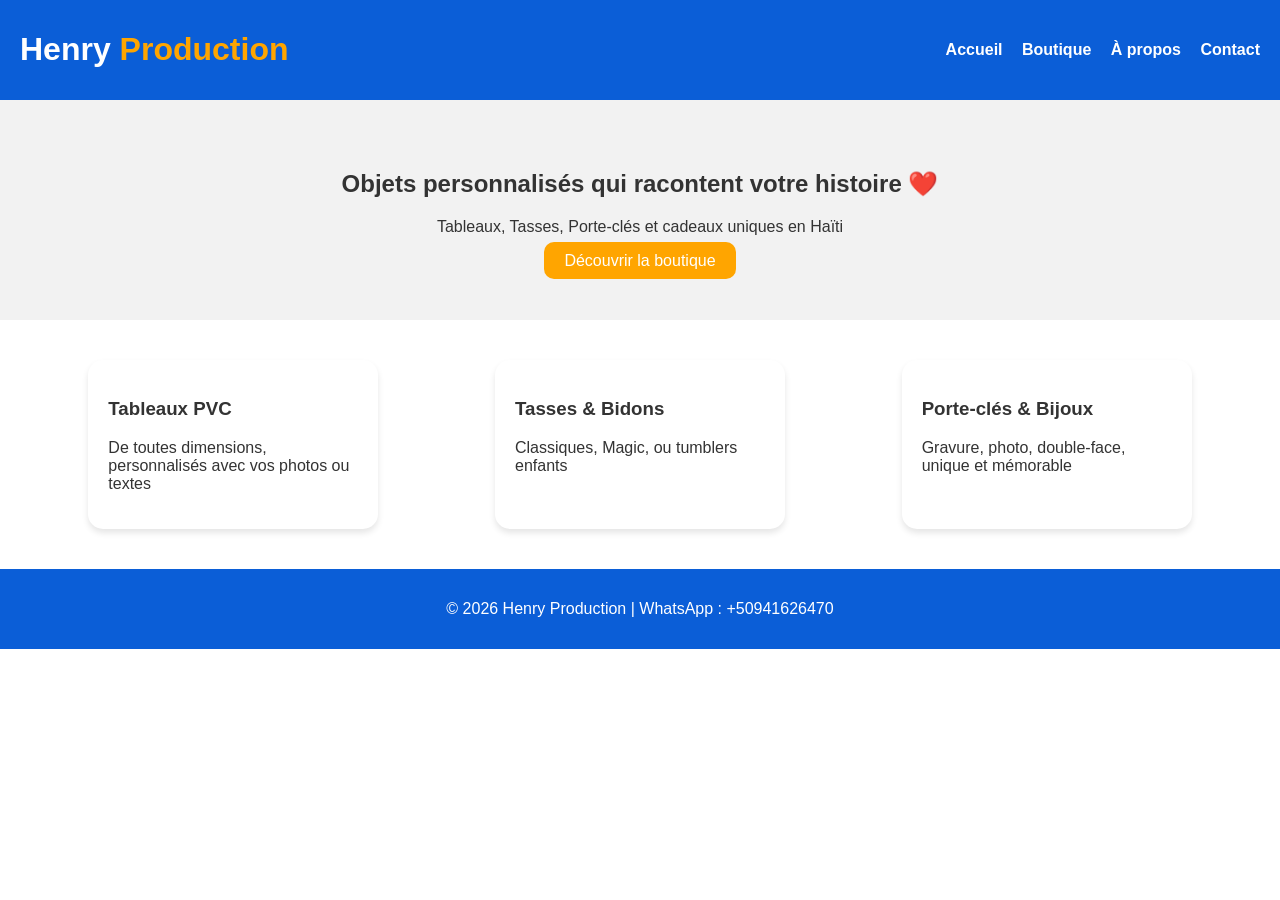
==== index.html @ 6bac231b "update" ====
<!DOCTYPE html>
<html lang="fr">
<head>
  <meta charset="UTF-8">
  <title>Henry Production - Accueil</title>
  <link rel="stylesheet" href="css/style.css">
</head>
<body>
<header>
  <h1>Henry <span>Production</span></h1>
  <nav>
    <a href="index.html">Accueil</a>
    <a href="boutique_complet.html">Boutique</a>
    <a href="apropos.html">À propos</a>
    <a href="contact.html">Contact</a>
  </nav>
</header>

<section class="hero">
  <h2>Objets personnalisés qui racontent votre histoire ❤️</h2>
  <p>Tableaux, Tasses, Porte-clés et cadeaux uniques en Haïti</p>
  <a class="btn" href="boutique_complet.html">Découvrir la boutique</a>
</section>

<section class="features">
  <div class="card">
    <h3>Tableaux PVC</h3>
    <p>De toutes dimensions, personnalisés avec vos photos ou textes</p>
  </div>
  <div class="card">
    <h3>Tasses & Bidons</h3>
    <p>Classiques, Magic, ou tumblers enfants</p>
  </div>
  <div class="card">
    <h3>Porte-clés & Bijoux</h3>
    <p>Gravure, photo, double-face, unique et mémorable</p>
  </div>
</section>

<footer>
  <p>© 2026 Henry Production | WhatsApp : +50941626470</p>
</footer>
</body>
</html>
---- css/style.css ----
body {
  font-family: Arial, sans-serif;
  margin:0; padding:0;
  background: #fff;
  color:#333;
}
header {
  background:#0b5ed7;
  color:white;
  padding:10px 20px;
  display:flex;
  justify-content:space-between;
  align-items:center;
}
header h1 span { color: orange; }
nav a { color:white; margin-left:15px; text-decoration:none; font-weight:bold; }
.hero { text-align:center; padding:50px 20px; background:#f2f2f2; }
.btn { background:orange; color:white; padding:10px 20px; border:none; border-radius:10px; cursor:pointer; text-decoration:none; }
.btn:hover { background:#ff8c00; }
.features { display:flex; justify-content:space-around; padding:30px; flex-wrap:wrap; }
.card { background:#fff; padding:20px; margin:10px; border-radius:15px; box-shadow:0 4px 6px rgba(0,0,0,0.1); width:250px; transition:0.3s; }
.card:hover { transform:scale(1.05); }
form.form { max-width:600px; margin:20px auto; padding:20px; border:1px solid #ddd; border-radius:15px; background:#f9f9f9; }
form input, form select, form button { width:100%; margin-bottom:15px; padding:10px; border-radius:8px; border:1px solid #ccc; }
footer { background:#0b5ed7; color:white; text-align:center; padding:15px 0; }
@media(max-width:768px){ nav { flex-direction:column; text-align:center;} .features { flex-direction:column; align-items:center;} .card { width:90%;} .hero { padding:30px 10px;} }
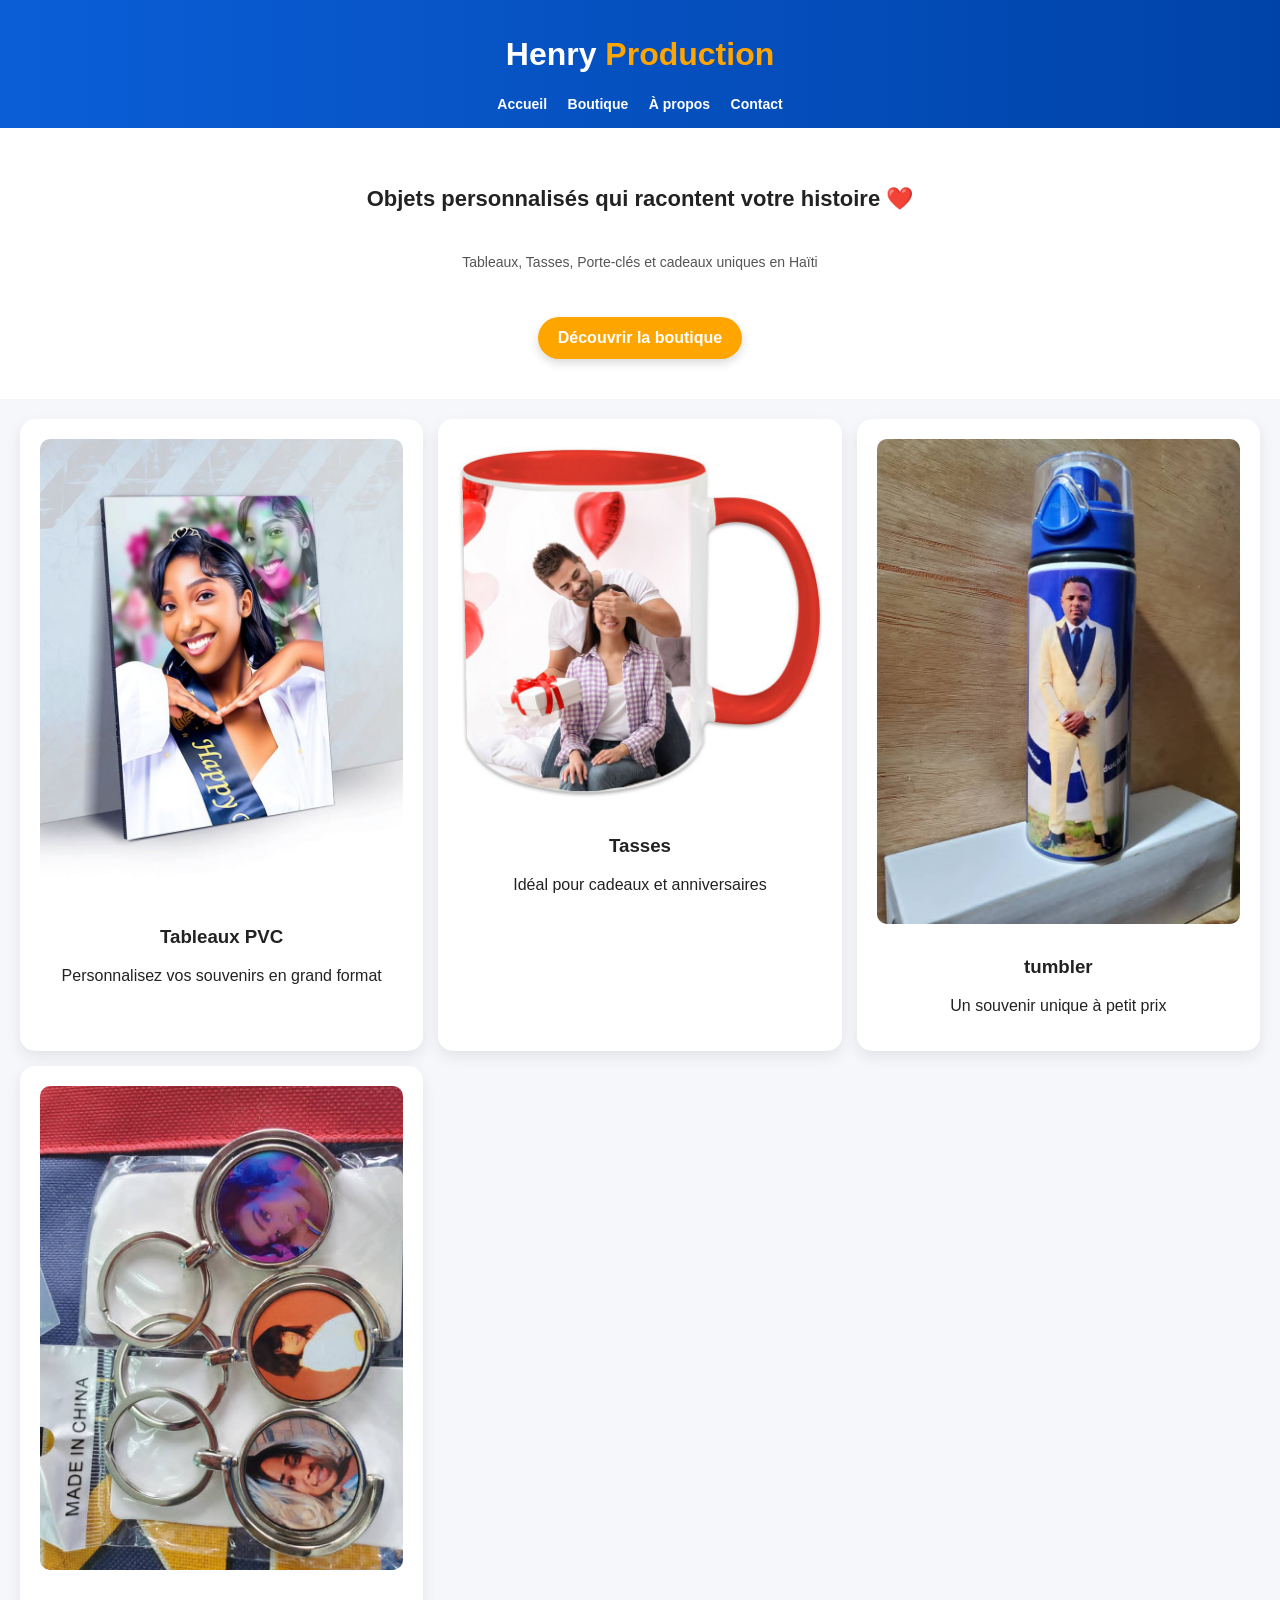
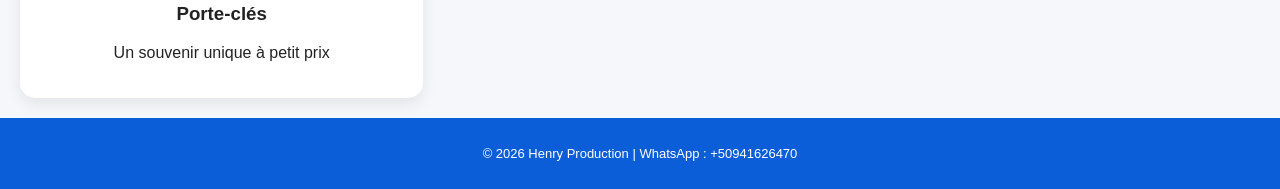
==== commit 30ed1d6e: "update" ====
--- a/index.html
+++ b/index.html
@@ -17,23 +17,32 @@
 </header>
 
 <section class="hero">
-  <h2>Objets personnalisés qui racontent votre histoire ❤️</h2>
-  <p>Tableaux, Tasses, Porte-clés et cadeaux uniques en Haïti</p>
+  <h2>Objets personnalisés qui racontent votre histoire ❤️</h2><br>
+ <p>Tableaux, Tasses, Porte-clés et cadeaux uniques en Haïti</p><br>
   <a class="btn" href="boutique_complet.html">Découvrir la boutique</a>
 </section>
 
 <section class="features">
   <div class="card">
+    <img src="img/tableau.jpg">
     <h3>Tableaux PVC</h3>
-    <p>De toutes dimensions, personnalisés avec vos photos ou textes</p>
+    <p>Personnalisez vos souvenirs en grand format</p>
+  </div>
+
+  <div class="card">
+    <img src="img/tasse.jpg">
+    <h3>Tasses</h3>
+    <p>Idéal pour cadeaux et anniversaires</p>
   </div>
   <div class="card">
-    <h3>Tasses & Bidons</h3>
-    <p>Classiques, Magic, ou tumblers enfants</p>
+    <img src="img/bidon.jpg">
+    <h3>tumbler</h3>
+    <p>Un souvenir unique à petit prix</p>
   </div>
   <div class="card">
-    <h3>Porte-clés & Bijoux</h3>
-    <p>Gravure, photo, double-face, unique et mémorable</p>
+    <img src="img/porte-cle.jpg">
+    <h3>Porte-clés</h3>
+    <p>Un souvenir unique à petit prix</p>
   </div>
 </section>
 
--- a/css/style.css
+++ b/css/style.css
@@ -1,26 +1,121 @@
 body {
-  font-family: Arial, sans-serif;
-  margin:0; padding:0;
-  background: #fff;
-  color:#333;
+  font-family: 'Segoe UI', sans-serif;
+  margin: 0;
+  padding: 0;
+  background: #f5f7fb;
+  color: #222;
 }
+
+/* HEADER */
 header {
-  background:#0b5ed7;
-  color:white;
-  padding:10px 20px;
-  display:flex;
-  justify-content:space-between;
-  align-items:center;
+  background: linear-gradient(90deg, #0b5ed7, #0043a8);
+  color: white;
+  padding: 15px;
+  text-align: center;
 }
-header h1 span { color: orange; }
-nav a { color:white; margin-left:15px; text-decoration:none; font-weight:bold; }
-.hero { text-align:center; padding:50px 20px; background:#f2f2f2; }
-.btn { background:orange; color:white; padding:10px 20px; border:none; border-radius:10px; cursor:pointer; text-decoration:none; }
-.btn:hover { background:#ff8c00; }
-.features { display:flex; justify-content:space-around; padding:30px; flex-wrap:wrap; }
-.card { background:#fff; padding:20px; margin:10px; border-radius:15px; box-shadow:0 4px 6px rgba(0,0,0,0.1); width:250px; transition:0.3s; }
-.card:hover { transform:scale(1.05); }
-form.form { max-width:600px; margin:20px auto; padding:20px; border:1px solid #ddd; border-radius:15px; background:#f9f9f9; }
-form input, form select, form button { width:100%; margin-bottom:15px; padding:10px; border-radius:8px; border:1px solid #ccc; }
-footer { background:#0b5ed7; color:white; text-align:center; padding:15px 0; }
-@media(max-width:768px){ nav { flex-direction:column; text-align:center;} .features { flex-direction:column; align-items:center;} .card { width:90%;} .hero { padding:30px 10px;} }+
+header h1 span {
+  color: orange;
+}
+
+nav {
+  margin-top: 10px;
+}
+
+nav a {
+  color: white;
+  text-decoration: none;
+  margin: 0 8px;
+  font-size: 14px;
+  font-weight: bold;
+}
+
+/* HERO */
+.hero {
+  text-align: center;
+  padding: 40px 15px;
+  background: white;
+}
+
+.hero h2 {
+  font-size: 22px;
+  margin-bottom: 10px;
+}
+
+.hero p {
+  font-size: 14px;
+  color: #555;
+}
+
+/* BUTTON */
+.btn {
+  display: inline-block;
+  background: orange;
+  color: white;
+  padding: 12px 20px;
+  border-radius: 30px;
+  text-decoration: none;
+  font-weight: bold;
+  margin-top: 15px;
+  box-shadow: 0 4px 10px rgba(0,0,0,0.15);
+}
+
+.btn:hover {
+  background: #ff8c00;
+}
+
+/* CARDS */
+.features {
+  display: grid;
+  grid-template-columns: 1fr;
+  gap: 15px;
+  padding: 20px;
+}
+
+.card {
+  background: white;
+  padding: 20px;
+  border-radius: 15px;
+  box-shadow: 0 6px 15px rgba(0,0,0,0.08);
+  text-align: center;
+}
+
+.card img {
+  width: 100%;
+  border-radius: 10px;
+  margin-bottom: 10px;
+}
+
+/* FORM */
+form.form {
+  margin: 20px;
+  padding: 20px;
+  background: white;
+  border-radius: 15px;
+  box-shadow: 0 6px 15px rgba(0,0,0,0.08);
+}
+
+form input,
+form select {
+  width: 100%;
+  padding: 12px;
+  margin-bottom: 15px;
+  border-radius: 8px;
+  border: 1px solid #ccc;
+}
+
+/* FOOTER */
+footer {
+  background: #0b5ed7;
+  color: white;
+  text-align: center;
+  padding: 15px;
+  font-size: 13px;
+}
+
+/* DESKTOP */
+@media(min-width: 768px){
+  .features {
+    grid-template-columns: repeat(3, 1fr);
+  }
+}
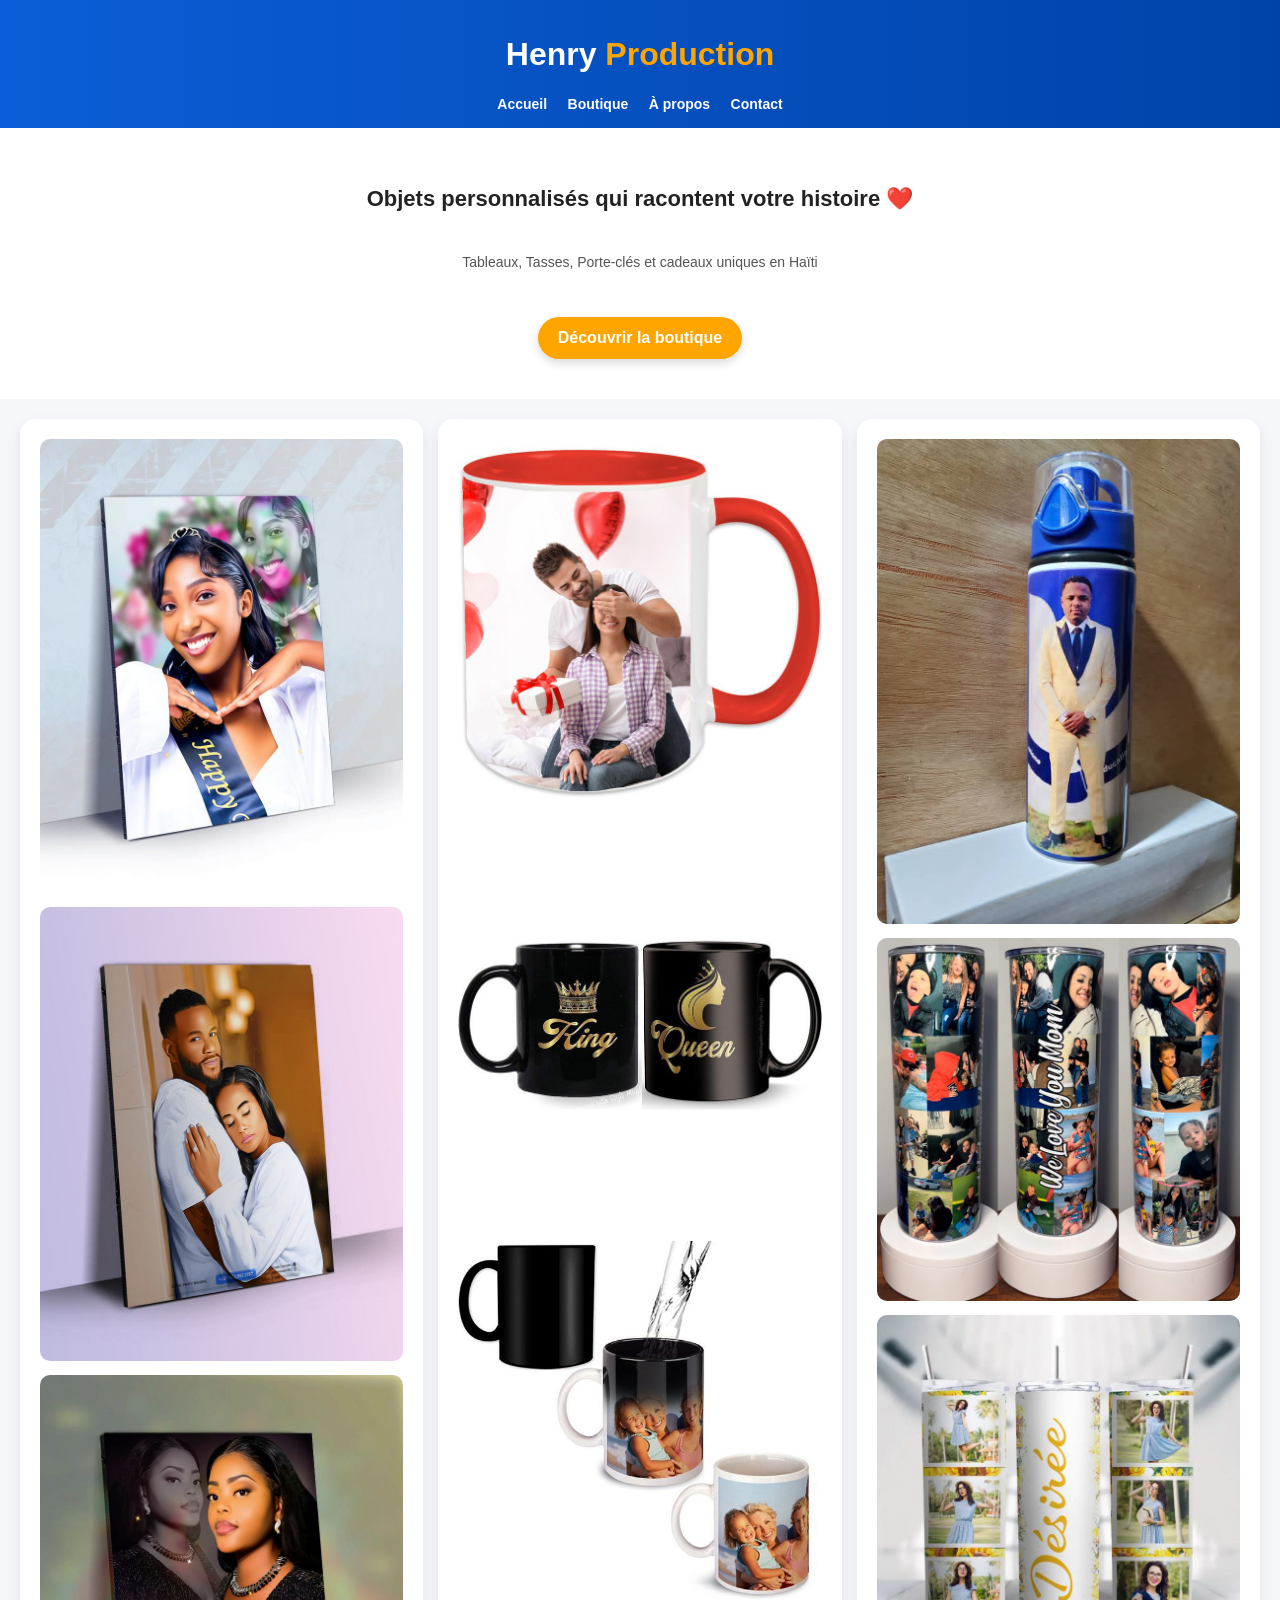
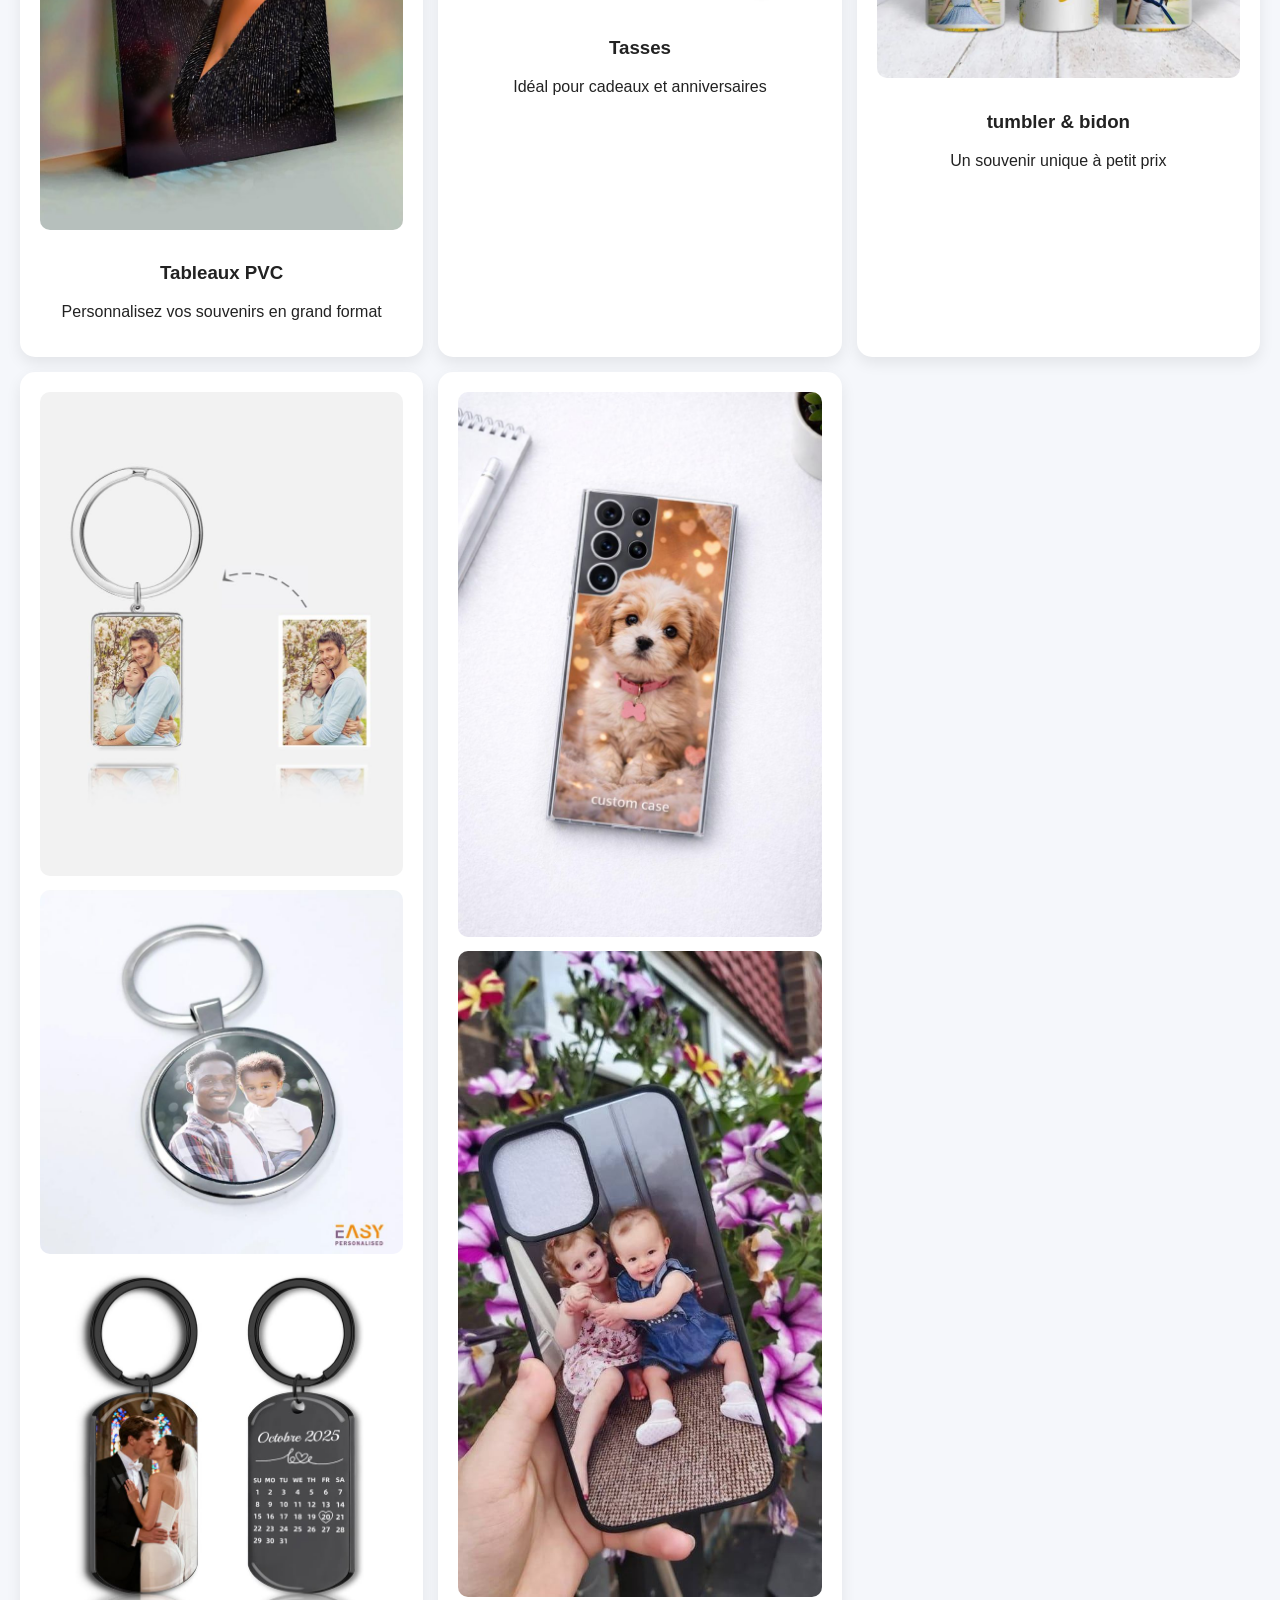
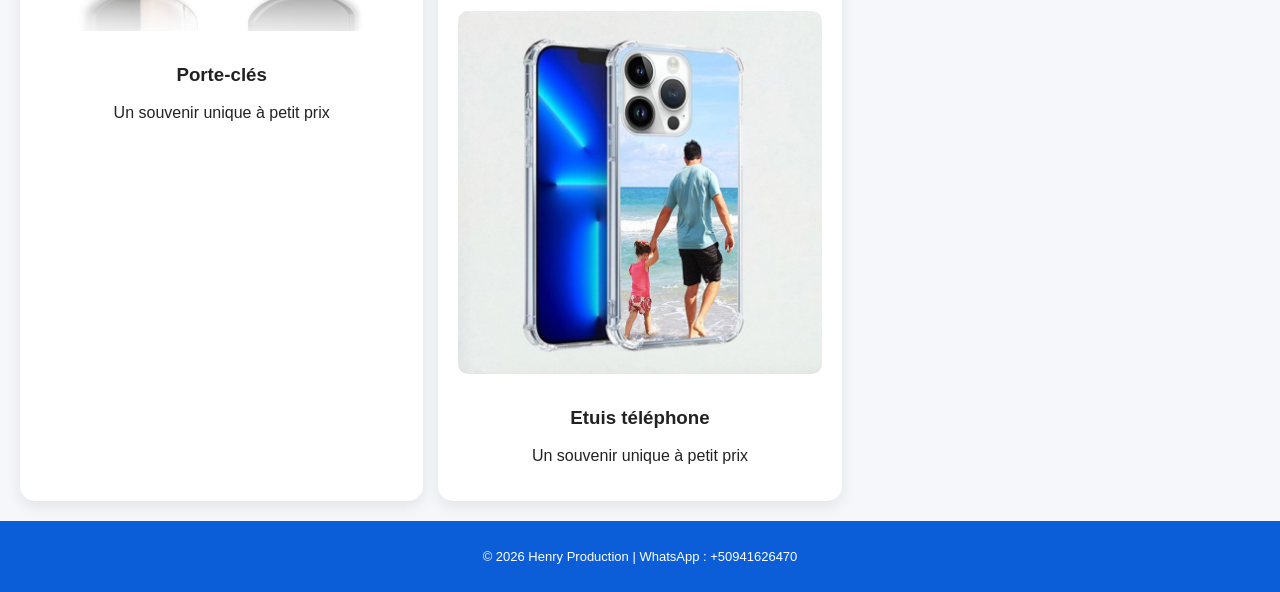
==== commit c3a3b4fa: "update" ====
--- a/index.html
+++ b/index.html
@@ -25,23 +25,39 @@
 <section class="features">
   <div class="card">
     <img src="img/tableau.jpg">
+    <img src="img/tableau2.jpg">
+    <img src="img/tableau3.jpg">
     <h3>Tableaux PVC</h3>
     <p>Personnalisez vos souvenirs en grand format</p>
   </div>
 
   <div class="card">
-    <img src="img/tasse.jpg">
+      <img src="img/tasse.jpg">
+     <img src="img/tasse2.jpg">
+     <img src="img/tasse3.jpg">
     <h3>Tasses</h3>
     <p>Idéal pour cadeaux et anniversaires</p>
   </div>
   <div class="card">
-    <img src="img/bidon.jpg">
-    <h3>tumbler</h3>
+      <img src="img/bidon.jpg">
+     <img src="img/tumbler.jpg">
+      <img src="img/tumbler2.jpg">
+    <h3>tumbler & bidon </h3>
     <p>Un souvenir unique à petit prix</p>
   </div>
   <div class="card">
     <img src="img/porte-cle.jpg">
+    <img src="img/porte-cles2.jpg">
+    <img src="img/porte-cles3.jpg">
     <h3>Porte-clés</h3>
+    <p>Un souvenir unique à petit prix</p>
+  </div>
+  
+  <div class="card">
+    <img src="img/etuis.jpg">
+    <img src="img/etuis2.jpg">
+    <img src="img/etuis3.jpg">
+    <h3>Etuis téléphone</h3>
     <p>Un souvenir unique à petit prix</p>
   </div>
 </section>
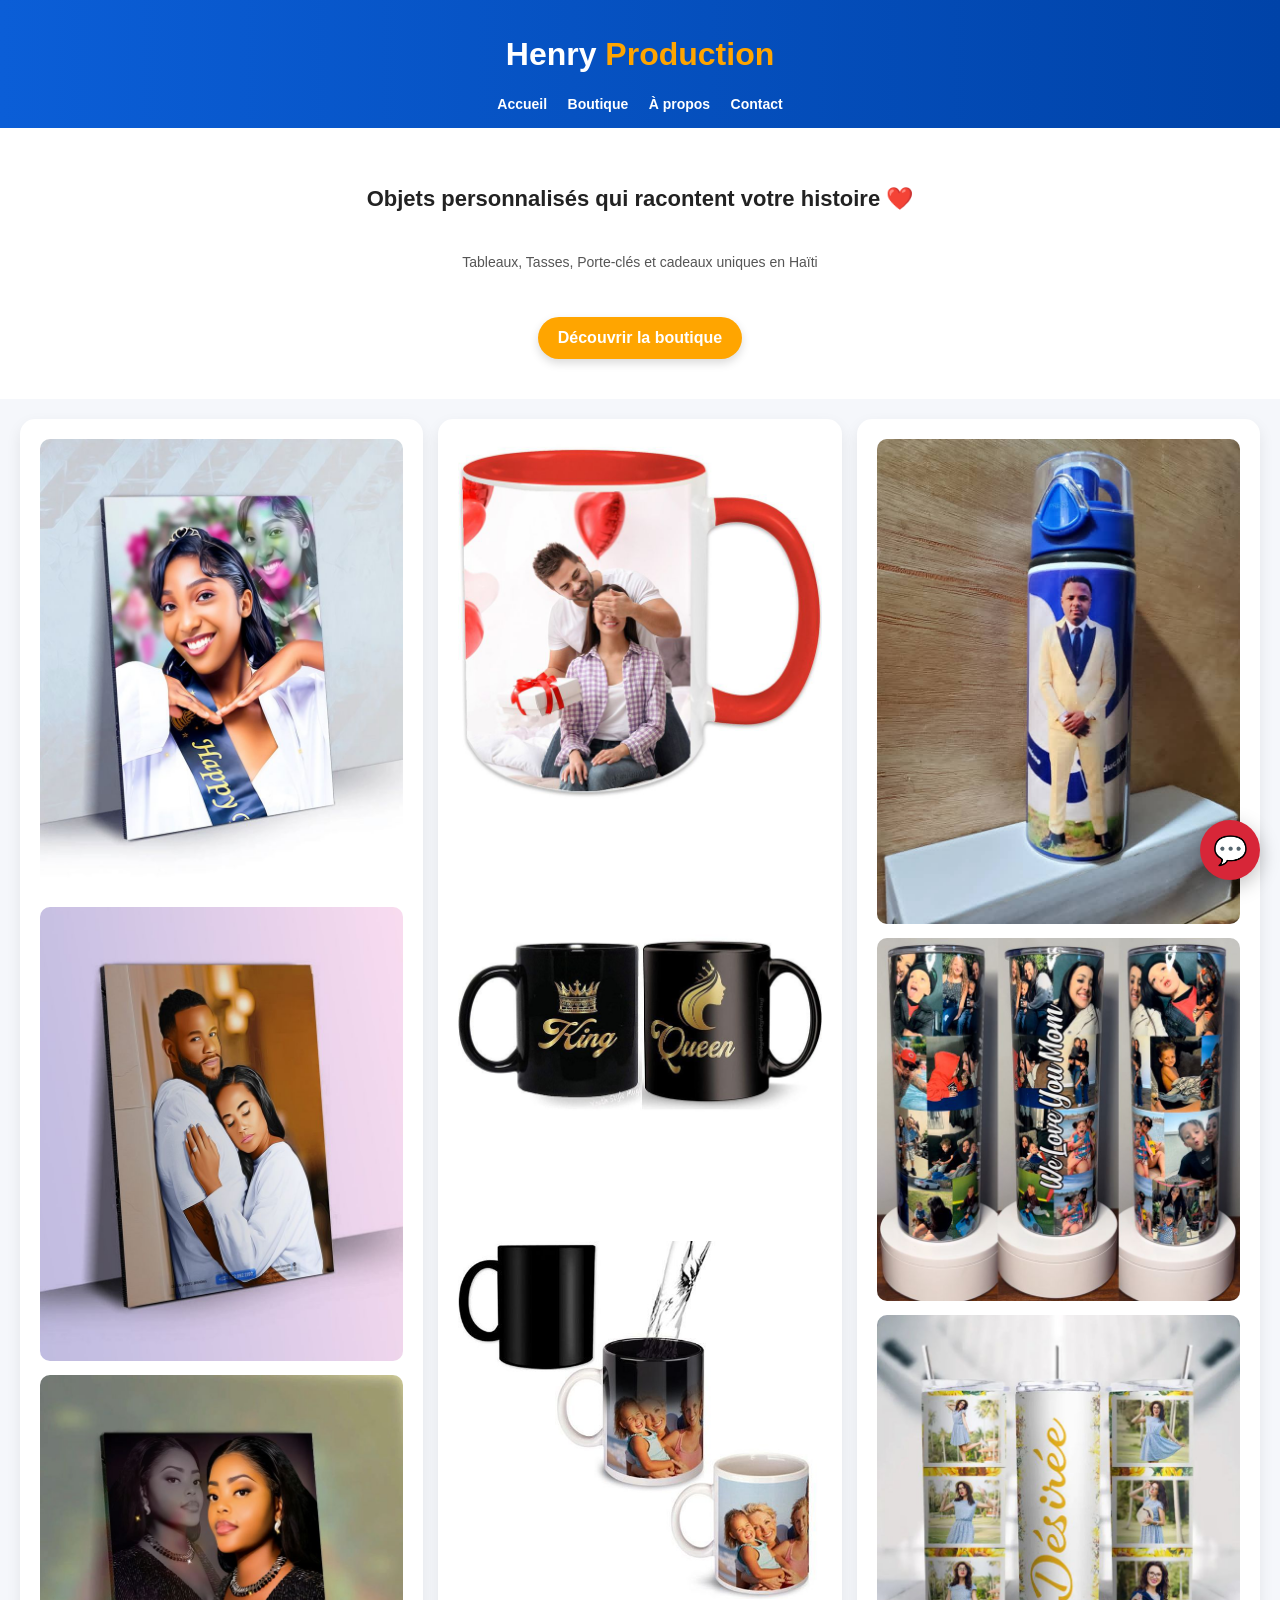
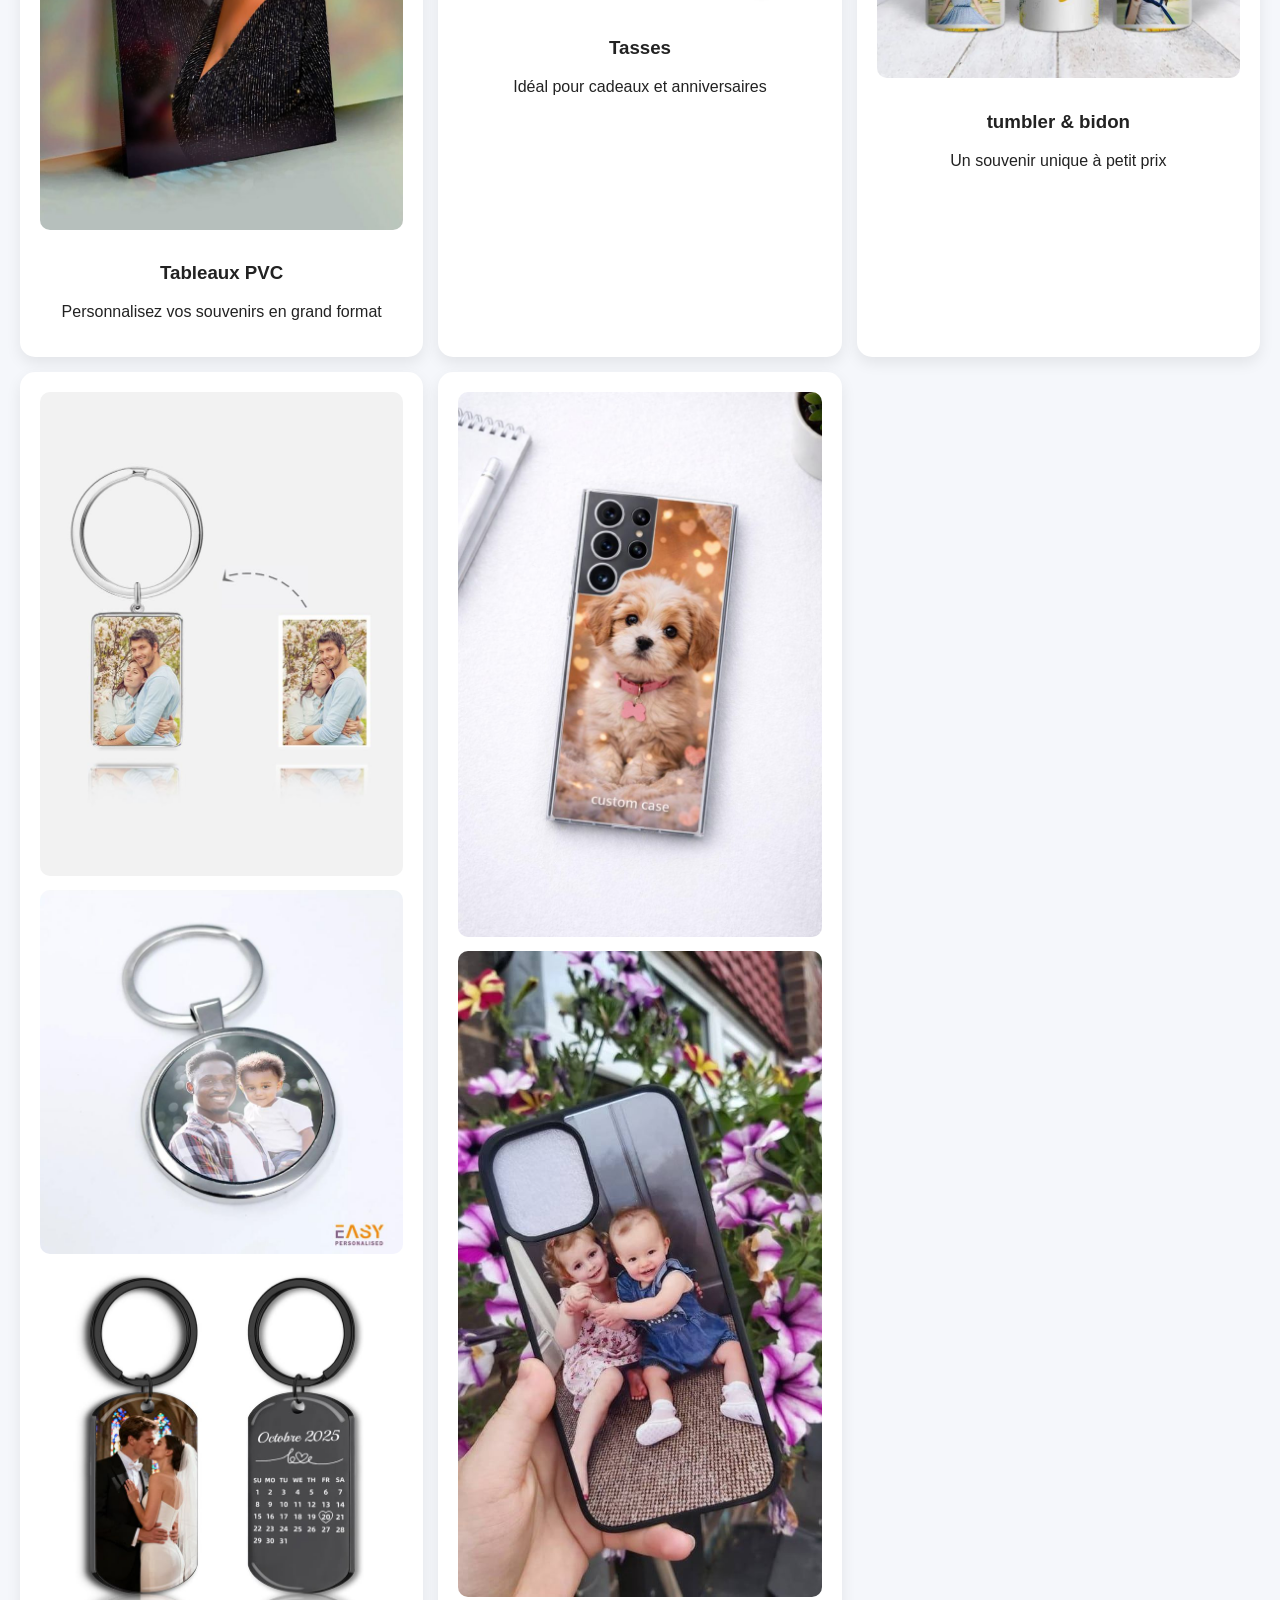
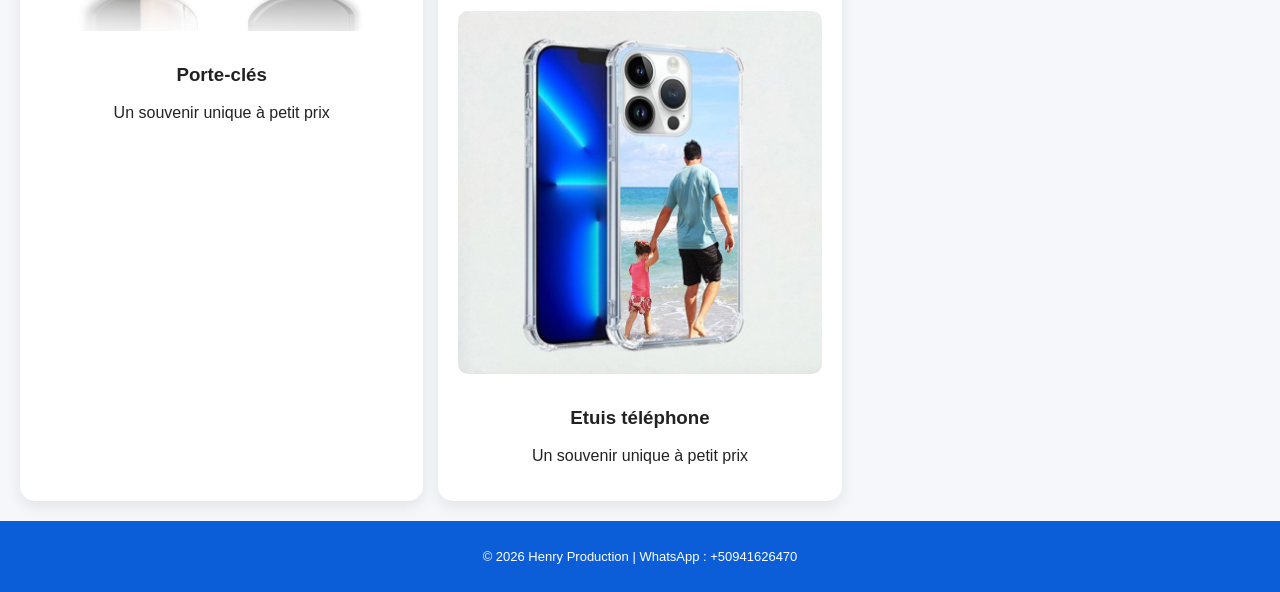
==== commit 1b4e30ce: "update" ====
--- a/index.html
+++ b/index.html
@@ -64,6 +64,7 @@
 
 <footer>
   <p>© 2026 Henry Production | WhatsApp : +50941626470</p>
+  <script src="js/chatbot.js"></script>
 </footer>
 </body>
 </html>
--- a/css/style.css
+++ b/css/style.css
@@ -118,4 +118,274 @@
   .features {
     grid-template-columns: repeat(3, 1fr);
   }
+}
+/* =========================================
+   HENRY PRODUCTION - CHATBOT
+========================================= */
+
+#hp-chat-button {
+  position: fixed;
+  right: 20px;
+  bottom: 20px;
+
+  width: 60px;
+  height: 60px;
+
+  border: none;
+  border-radius: 50%;
+
+  background: #d72638;
+  color: white;
+
+  font-size: 28px;
+
+  cursor: pointer;
+
+  box-shadow: 0 6px 20px rgba(0,0,0,0.25);
+
+  z-index: 9999;
+
+  transition: 0.3s;
+}
+
+#hp-chat-button:hover {
+  transform: scale(1.08);
+}
+
+
+/* FENÊTRE */
+
+#hp-chatbox {
+  position: fixed;
+
+  right: 20px;
+  bottom: 90px;
+
+  width: 340px;
+  max-width: calc(100vw - 30px);
+
+  height: 500px;
+
+  background: white;
+
+  border-radius: 18px;
+
+  box-shadow: 0 10px 35px rgba(0,0,0,0.25);
+
+  overflow: hidden;
+
+  display: none;
+
+  flex-direction: column;
+
+  z-index: 9998;
+}
+
+#hp-chatbox.hp-open {
+  display: flex;
+}
+
+
+/* HEADER */
+
+.hp-chat-header {
+  background: #0a0a0a;
+
+  color: white;
+
+  padding: 15px;
+
+  display: flex;
+
+  justify-content: space-between;
+
+  align-items: center;
+}
+
+.hp-chat-header strong {
+  display: block;
+
+  color: #f5a623;
+
+  font-size: 16px;
+}
+
+.hp-chat-header small {
+  color: #ccc;
+
+  font-size: 11px;
+}
+
+#hp-chat-close {
+  border: none;
+
+  background: transparent;
+
+  color: white;
+
+  font-size: 28px;
+
+  cursor: pointer;
+}
+
+
+/* MESSAGES */
+
+.hp-chat-messages {
+  flex: 1;
+
+  padding: 15px;
+
+  overflow-y: auto;
+
+  background: #f5f7fb;
+}
+
+.hp-msg {
+  max-width: 80%;
+
+  padding: 10px 13px;
+
+  margin-bottom: 10px;
+
+  border-radius: 14px;
+
+  font-size: 14px;
+
+  line-height: 1.4;
+
+  word-wrap: break-word;
+}
+
+.hp-bot {
+  background: white;
+
+  color: #222;
+
+  border: 1px solid #eee;
+
+  margin-right: auto;
+}
+
+.hp-user {
+  background: #d72638;
+
+  color: white;
+
+  margin-left: auto;
+}
+
+
+/* BOUTONS RAPIDES */
+
+.hp-chat-quick {
+  display: flex;
+
+  gap: 6px;
+
+  padding: 8px;
+
+  overflow-x: auto;
+
+  background: white;
+
+  border-top: 1px solid #eee;
+}
+
+.hp-chat-quick button {
+  white-space: nowrap;
+
+  border: 1px solid #d72638;
+
+  background: white;
+
+  color: #d72638;
+
+  padding: 7px 10px;
+
+  border-radius: 20px;
+
+  cursor: pointer;
+
+  font-size: 12px;
+}
+
+.hp-chat-quick button:hover {
+  background: #d72638;
+
+  color: white;
+}
+
+
+/* FORMULAIRE */
+
+.hp-chat-form {
+  display: flex;
+
+  padding: 10px;
+
+  background: white;
+
+  border-top: 1px solid #eee;
+}
+
+#hp-chat-input {
+  flex: 1;
+
+  border: 1px solid #ddd;
+
+  border-radius: 20px;
+
+  padding: 10px 13px;
+
+  outline: none;
+
+  font-size: 14px;
+}
+
+#hp-chat-input:focus {
+  border-color: #d72638;
+}
+
+.hp-chat-form button {
+  width: 42px;
+
+  margin-left: 7px;
+
+  border: none;
+
+  border-radius: 50%;
+
+  background: #d72638;
+
+  color: white;
+
+  cursor: pointer;
+
+  font-size: 18px;
+}
+
+
+/* MOBILE */
+
+@media (max-width: 480px) {
+
+  #hp-chatbox {
+    right: 10px;
+
+    bottom: 85px;
+
+    width: calc(100vw - 20px);
+
+    height: 70vh;
+
+    max-height: 520px;
+  }
+
+  #hp-chat-button {
+    right: 15px;
+
+    bottom: 15px;
+  }
+
 }
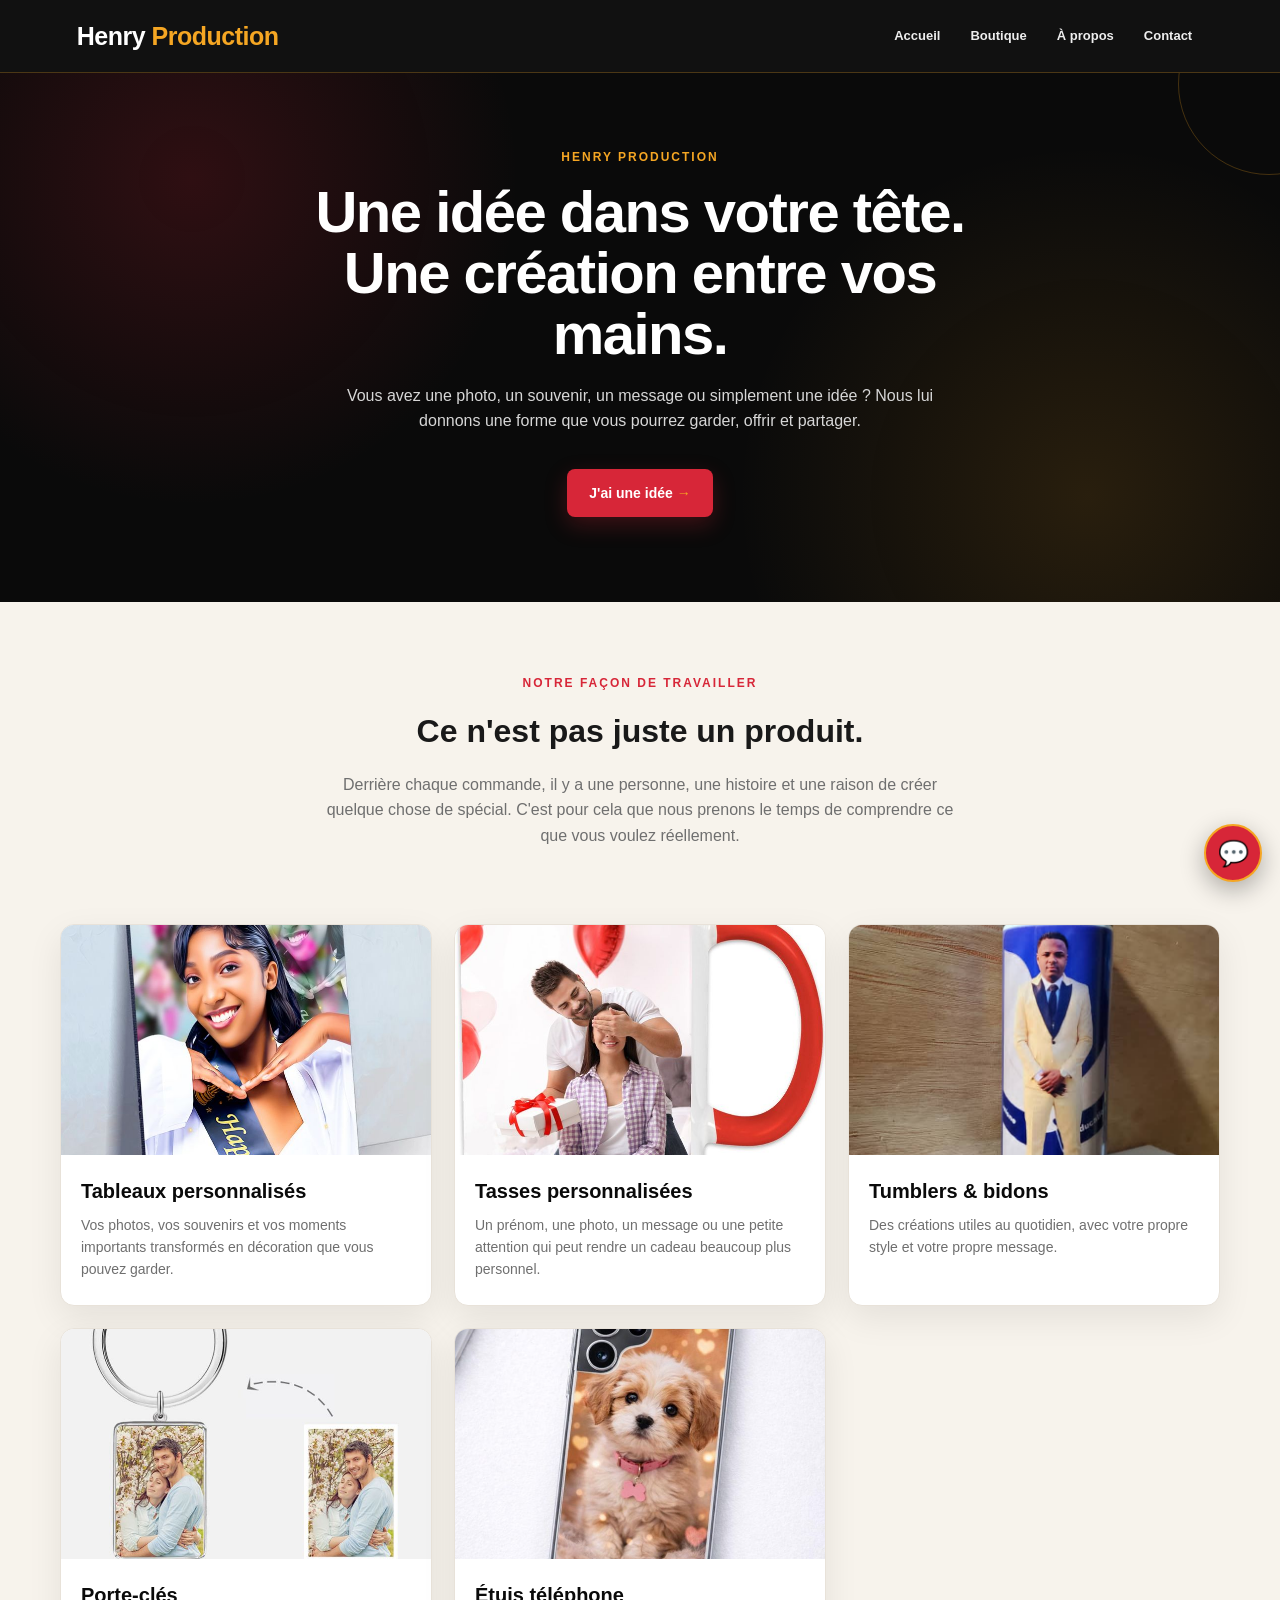
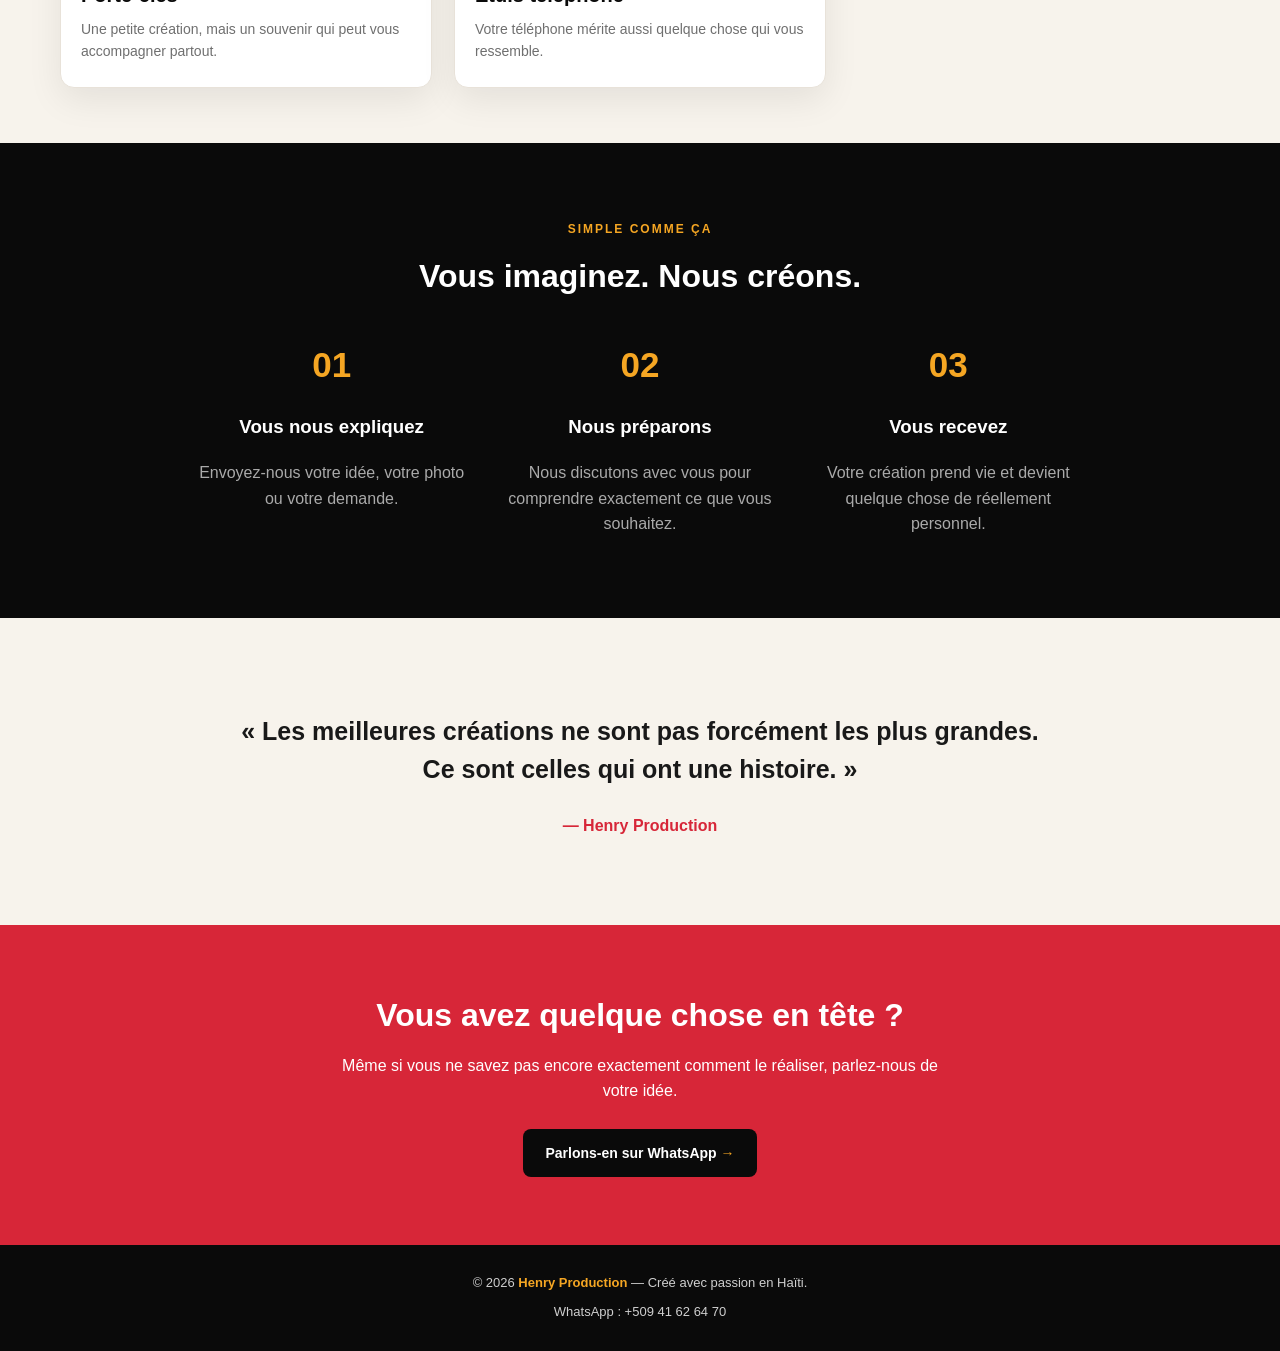
==== commit 1269aee2: "update" ====
--- a/index.html
+++ b/index.html
@@ -2,69 +2,384 @@
 <html lang="fr">
 <head>
   <meta charset="UTF-8">
-  <title>Henry Production - Accueil</title>
+
+  <meta name="viewport" content="width=device-width, initial-scale=1.0">
+
+  <meta name="description"
+    content="Henry Production — créations personnalisées pensées pour vos moments, vos souvenirs et vos idées en Haïti.">
+
+  <title>Henry Production | Une idée. Une création.</title>
+
   <link rel="stylesheet" href="css/style.css">
 </head>
+
 <body>
+
+<!-- =========================
+     HEADER
+========================= -->
+
 <header>
-  <h1>Henry <span>Production</span></h1>
+
+  <h1>
+    Henry <span>Production</span>
+  </h1>
+
   <nav>
     <a href="index.html">Accueil</a>
     <a href="boutique_complet.html">Boutique</a>
     <a href="apropos.html">À propos</a>
     <a href="contact.html">Contact</a>
   </nav>
+
 </header>
 
+
+<!-- =========================
+     HERO
+========================= -->
+
 <section class="hero">
-  <h2>Objets personnalisés qui racontent votre histoire ❤️</h2><br>
- <p>Tableaux, Tasses, Porte-clés et cadeaux uniques en Haïti</p><br>
-  <a class="btn" href="boutique_complet.html">Découvrir la boutique</a>
-</section>
+
+  <p style="
+    color:#f5a623;
+    font-weight:700;
+    letter-spacing:2px;
+    text-transform:uppercase;
+    font-size:12px;
+    margin-bottom:15px;
+  ">
+    Henry Production
+  </p>
+
+  <h2>
+    Une idée dans votre tête.
+    <br>
+    Une création entre vos mains.
+  </h2>
+
+  <p>
+    Vous avez une photo, un souvenir, un message ou simplement
+    une idée ? Nous lui donnons une forme que vous pourrez
+    garder, offrir et partager.
+  </p>
+
+  <a class="btn" href="boutique_complet.html">
+    J'ai une idée
+  </a>
+
+</section>
+
+
+<!-- =========================
+     NOTRE APPROCHE
+========================= -->
+
+<section style="
+  max-width:900px;
+  margin:auto;
+  padding:60px 20px 20px;
+  text-align:center;
+">
+
+  <p style="
+    color:#d72638;
+    font-weight:800;
+    text-transform:uppercase;
+    letter-spacing:2px;
+    font-size:12px;
+  ">
+    Notre façon de travailler
+  </p>
+
+  <h2 style="
+    font-size:32px;
+    margin:10px 0 15px;
+  ">
+    Ce n'est pas juste un produit.
+  </h2>
+
+  <p style="
+    color:#6f6f6f;
+    max-width:650px;
+    margin:auto;
+  ">
+    Derrière chaque commande, il y a une personne, une histoire
+    et une raison de créer quelque chose de spécial.
+    C'est pour cela que nous prenons le temps de comprendre
+    ce que vous voulez réellement.
+  </p>
+
+</section>
+
+
+<!-- =========================
+     PRODUITS
+========================= -->
 
 <section class="features">
-  <div class="card">
-    <img src="img/tableau.jpg">
-    <img src="img/tableau2.jpg">
-    <img src="img/tableau3.jpg">
-    <h3>Tableaux PVC</h3>
-    <p>Personnalisez vos souvenirs en grand format</p>
-  </div>
-
-  <div class="card">
-      <img src="img/tasse.jpg">
-     <img src="img/tasse2.jpg">
-     <img src="img/tasse3.jpg">
-    <h3>Tasses</h3>
-    <p>Idéal pour cadeaux et anniversaires</p>
-  </div>
-  <div class="card">
-      <img src="img/bidon.jpg">
-     <img src="img/tumbler.jpg">
-      <img src="img/tumbler2.jpg">
-    <h3>tumbler & bidon </h3>
-    <p>Un souvenir unique à petit prix</p>
-  </div>
-  <div class="card">
-    <img src="img/porte-cle.jpg">
-    <img src="img/porte-cles2.jpg">
-    <img src="img/porte-cles3.jpg">
+
+  <div class="card">
+
+    <img src="img/tableau.jpg" alt="Tableau personnalisé Henry Production">
+
+    <h3>Tableaux personnalisés</h3>
+
+    <p>
+      Vos photos, vos souvenirs et vos moments importants
+      transformés en décoration que vous pouvez garder.
+    </p>
+
+  </div>
+
+
+  <div class="card">
+
+    <img src="img/tasse.jpg" alt="Tasse personnalisée Henry Production">
+
+    <h3>Tasses personnalisées</h3>
+
+    <p>
+      Un prénom, une photo, un message ou une petite attention
+      qui peut rendre un cadeau beaucoup plus personnel.
+    </p>
+
+  </div>
+
+
+  <div class="card">
+
+    <img src="img/bidon.jpg" alt="Bidon personnalisé Henry Production">
+
+    <h3>Tumblers & bidons</h3>
+
+    <p>
+      Des créations utiles au quotidien, avec votre propre
+      style et votre propre message.
+    </p>
+
+  </div>
+
+
+  <div class="card">
+
+    <img src="img/porte-cle.jpg" alt="Porte-clé personnalisé Henry Production">
+
     <h3>Porte-clés</h3>
-    <p>Un souvenir unique à petit prix</p>
-  </div>
-  
-  <div class="card">
-    <img src="img/etuis.jpg">
-    <img src="img/etuis2.jpg">
-    <img src="img/etuis3.jpg">
-    <h3>Etuis téléphone</h3>
-    <p>Un souvenir unique à petit prix</p>
-  </div>
-</section>
+
+    <p>
+      Une petite création, mais un souvenir qui peut vous
+      accompagner partout.
+    </p>
+
+  </div>
+
+
+  <div class="card">
+
+    <img src="img/etuis.jpg" alt="Étui téléphone personnalisé Henry Production">
+
+    <h3>Étuis téléphone</h3>
+
+    <p>
+      Votre téléphone mérite aussi quelque chose qui vous
+      ressemble.
+    </p>
+
+  </div>
+
+</section>
+
+
+<!-- =========================
+     COMMENT ÇA MARCHE
+========================= -->
+
+<section style="
+  background:#0a0a0a;
+  color:white;
+  padding:65px 20px;
+  text-align:center;
+">
+
+  <p style="
+    color:#f5a623;
+    font-weight:800;
+    text-transform:uppercase;
+    letter-spacing:2px;
+    font-size:12px;
+  ">
+    Simple comme ça
+  </p>
+
+  <h2 style="
+    font-size:32px;
+    margin:10px 0 35px;
+  ">
+    Vous imaginez.
+    Nous créons.
+  </h2>
+
+
+  <div style="
+    max-width:900px;
+    margin:auto;
+    display:grid;
+    grid-template-columns:repeat(auto-fit,minmax(200px,1fr));
+    gap:25px;
+  ">
+
+    <div>
+      <div style="
+        font-size:35px;
+        color:#f5a623;
+        font-weight:800;
+      ">
+        01
+      </div>
+
+      <h3>Vous nous expliquez</h3>
+
+      <p style="color:#aaa;">
+        Envoyez-nous votre idée, votre photo ou votre demande.
+      </p>
+    </div>
+
+
+    <div>
+      <div style="
+        font-size:35px;
+        color:#f5a623;
+        font-weight:800;
+      ">
+        02
+      </div>
+
+      <h3>Nous préparons</h3>
+
+      <p style="color:#aaa;">
+        Nous discutons avec vous pour comprendre exactement
+        ce que vous souhaitez.
+      </p>
+    </div>
+
+
+    <div>
+      <div style="
+        font-size:35px;
+        color:#f5a623;
+        font-weight:800;
+      ">
+        03
+      </div>
+
+      <h3>Vous recevez</h3>
+
+      <p style="color:#aaa;">
+        Votre création prend vie et devient quelque chose
+        de réellement personnel.
+      </p>
+    </div>
+
+  </div>
+
+</section>
+
+
+<!-- =========================
+     MESSAGE HUMAIN
+========================= -->
+
+<section style="
+  max-width:850px;
+  margin:auto;
+  padding:70px 20px;
+  text-align:center;
+">
+
+  <p style="
+    font-size:25px;
+    line-height:1.5;
+    font-weight:600;
+  ">
+    « Les meilleures créations ne sont pas forcément
+    les plus grandes. Ce sont celles qui ont une histoire. »
+  </p>
+
+  <p style="
+    color:#d72638;
+    font-weight:700;
+  ">
+    — Henry Production
+  </p>
+
+</section>
+
+
+<!-- =========================
+     CTA
+========================= -->
+
+<section style="
+  margin:0;
+  padding:65px 20px;
+  background:#d72638;
+  color:white;
+  text-align:center;
+">
+
+  <h2 style="
+    font-size:32px;
+    margin:0 0 12px;
+  ">
+    Vous avez quelque chose en tête ?
+  </h2>
+
+  <p style="
+    max-width:600px;
+    margin:0 auto 25px;
+  ">
+    Même si vous ne savez pas encore exactement comment
+    le réaliser, parlez-nous de votre idée.
+  </p>
+
+  <a
+    class="btn"
+    href="https://wa.me/50941626470"
+    style="
+      background:#0a0a0a;
+      box-shadow:none;
+    "
+  >
+    Parlons-en sur WhatsApp
+  </a>
+
+</section>
+
+
+<!-- =========================
+     FOOTER
+========================= -->
 
 <footer>
-  <p>© 2026 Henry Production | WhatsApp : +50941626470</p>
-  <script src="js/chatbot.js"></script>
+
+  <p>
+    © 2026 <strong>Henry Production</strong>
+    — Créé avec passion en Haïti.
+  </p>
+
+  <p style="margin-top:8px;">
+    WhatsApp : +509 41 62 64 70
+  </p>
+
 </footer>
+
+
+<!-- =========================
+     CHATBOT
+========================= -->
+
+<script src="js/chatbot.js"></script>
+
 </body>
-</html>
+</html>
--- a/css/style.css
+++ b/css/style.css
@@ -1,391 +1,515 @@
+/* =========================================================
+   HENRY PRODUCTION — IDENTITÉ VISUELLE
+   Humain • Créatif • Haïtien • Premium
+========================================================= */
+
+:root {
+  --black: #0a0a0a;
+  --black-soft: #141414;
+  --red: #d72638;
+  --red-dark: #a91c2b;
+  --gold: #f5a623;
+  --cream: #f7f3ec;
+  --white: #ffffff;
+  --text: #191919;
+  --muted: #6f6f6f;
+  --border: #e8e2d9;
+  --shadow: 0 12px 35px rgba(10, 10, 10, 0.08);
+}
+
+/* =========================
+   BASE
+========================= */
+
+* {
+  box-sizing: border-box;
+}
+
+html {
+  scroll-behavior: smooth;
+}
+
 body {
-  font-family: 'Segoe UI', sans-serif;
   margin: 0;
   padding: 0;
-  background: #f5f7fb;
-  color: #222;
-}
-
-/* HEADER */
+  font-family: "Segoe UI", Arial, sans-serif;
+  background: var(--cream);
+  color: var(--text);
+  line-height: 1.6;
+}
+
+img {
+  max-width: 100%;
+  display: block;
+}
+
+a {
+  text-decoration: none;
+}
+
+/* =========================
+   HEADER
+========================= */
+
 header {
-  background: linear-gradient(90deg, #0b5ed7, #0043a8);
-  color: white;
-  padding: 15px;
+  position: sticky;
+  top: 0;
+  z-index: 1000;
+  background: rgba(10, 10, 10, 0.97);
+  color: var(--white);
+  padding: 16px 20px;
+  border-bottom: 1px solid rgba(245, 166, 35, 0.25);
+}
+
+header h1 {
+  margin: 0;
+  font-size: 25px;
+  font-weight: 800;
+  letter-spacing: -0.5px;
+}
+
+header h1 span {
+  color: var(--gold);
+}
+
+nav {
+  margin-top: 12px;
+  display: flex;
+  justify-content: center;
+  flex-wrap: wrap;
+  gap: 8px;
+}
+
+nav a {
+  color: #eeeeee;
+  padding: 7px 11px;
+  border-radius: 20px;
+  font-size: 13px;
+  font-weight: 600;
+  transition: 0.25s ease;
+}
+
+nav a:hover {
+  background: var(--red);
+  color: white;
+}
+
+/* =========================
+   HERO
+========================= */
+
+.hero {
+  position: relative;
+  overflow: hidden;
   text-align: center;
-}
-
-header h1 span {
-  color: orange;
-}
-
-nav {
-  margin-top: 10px;
-}
-
-nav a {
-  color: white;
-  text-decoration: none;
-  margin: 0 8px;
-  font-size: 14px;
-  font-weight: bold;
-}
-
-/* HERO */
-.hero {
-  text-align: center;
-  padding: 40px 15px;
-  background: white;
+  padding: 75px 20px 85px;
+  background:
+    radial-gradient(circle at 15% 20%, rgba(215, 38, 56, 0.18), transparent 28%),
+    radial-gradient(circle at 85% 80%, rgba(245, 166, 35, 0.13), transparent 30%),
+    var(--black);
+  color: white;
+}
+
+.hero::before {
+  content: "";
+  position: absolute;
+  width: 180px;
+  height: 180px;
+  border: 1px solid rgba(245, 166, 35, 0.25);
+  border-radius: 50%;
+  right: -80px;
+  top: -80px;
 }
 
 .hero h2 {
-  font-size: 22px;
-  margin-bottom: 10px;
+  max-width: 760px;
+  margin: 0 auto 18px;
+  font-size: clamp(32px, 7vw, 58px);
+  line-height: 1.05;
+  letter-spacing: -1.5px;
 }
 
 .hero p {
-  font-size: 14px;
-  color: #555;
-}
-
-/* BUTTON */
+  max-width: 600px;
+  margin: 0 auto 30px;
+  color: #d7d7d7;
+  font-size: 16px;
+}
+
+.hero .btn {
+  margin-top: 5px;
+}
+
+/* =========================
+   BUTTONS
+========================= */
+
 .btn {
   display: inline-block;
-  background: orange;
-  color: white;
-  padding: 12px 20px;
-  border-radius: 30px;
-  text-decoration: none;
-  font-weight: bold;
-  margin-top: 15px;
-  box-shadow: 0 4px 10px rgba(0,0,0,0.15);
+  background: var(--red);
+  color: white;
+  padding: 13px 22px;
+  border-radius: 8px;
+  font-weight: 700;
+  font-size: 14px;
+  box-shadow: 0 8px 22px rgba(215, 38, 56, 0.25);
+  transition: 0.25s ease;
 }
 
 .btn:hover {
-  background: #ff8c00;
-}
-
-/* CARDS */
+  background: var(--red-dark);
+  transform: translateY(-2px);
+}
+
+.btn::after {
+  content: " →";
+  color: var(--gold);
+}
+
+/* =========================
+   PRODUCT SECTION
+========================= */
+
 .features {
+  max-width: 1200px;
+  margin: auto;
   display: grid;
   grid-template-columns: 1fr;
-  gap: 15px;
-  padding: 20px;
+  gap: 22px;
+  padding: 55px 20px;
 }
 
 .card {
-  background: white;
-  padding: 20px;
-  border-radius: 15px;
-  box-shadow: 0 6px 15px rgba(0,0,0,0.08);
-  text-align: center;
+  position: relative;
+  overflow: hidden;
+  background: var(--white);
+  padding: 0 0 24px;
+  border-radius: 14px;
+  border: 1px solid var(--border);
+  box-shadow: var(--shadow);
+  text-align: left;
+  transition: 0.3s ease;
+}
+
+.card:hover {
+  transform: translateY(-5px);
+  box-shadow: 0 18px 40px rgba(10, 10, 10, 0.13);
 }
 
 .card img {
   width: 100%;
-  border-radius: 10px;
-  margin-bottom: 10px;
-}
-
-/* FORM */
+  height: 210px;
+  object-fit: cover;
+  margin: 0;
+  border-radius: 0;
+}
+
+.card h3 {
+  margin: 20px 20px 7px;
+  font-size: 20px;
+  color: var(--black);
+}
+
+.card p {
+  margin: 0 20px;
+  color: var(--muted);
+  font-size: 14px;
+}
+
+/* =========================
+   FORMULAIRES
+========================= */
+
 form.form {
-  margin: 20px;
-  padding: 20px;
+  max-width: 700px;
+  margin: 35px auto;
+  padding: 28px 22px;
   background: white;
-  border-radius: 15px;
-  box-shadow: 0 6px 15px rgba(0,0,0,0.08);
+  border-radius: 14px;
+  border: 1px solid var(--border);
+  box-shadow: var(--shadow);
 }
 
 form input,
-form select {
+form select,
+form textarea {
   width: 100%;
-  padding: 12px;
+  padding: 13px 14px;
   margin-bottom: 15px;
   border-radius: 8px;
-  border: 1px solid #ccc;
-}
-
-/* FOOTER */
+  border: 1px solid #d8d2c9;
+  background: #fff;
+  color: var(--text);
+  font-family: inherit;
+  font-size: 14px;
+  outline: none;
+}
+
+form input:focus,
+form select:focus,
+form textarea:focus {
+  border-color: var(--red);
+  box-shadow: 0 0 0 3px rgba(215, 38, 56, 0.08);
+}
+
+/* =========================
+   FOOTER
+========================= */
+
 footer {
-  background: #0b5ed7;
-  color: white;
+  background: var(--black);
+  color: #cfcfcf;
   text-align: center;
+  padding: 28px 18px;
+  font-size: 13px;
+  border-top: 3px solid var(--red);
+}
+
+footer p {
+  margin: 0;
+}
+
+footer strong {
+  color: var(--gold);
+}
+
+/* =========================
+   CHATBOT
+========================= */
+
+#hp-chat-button {
+  position: fixed;
+  right: 18px;
+  bottom: 18px;
+  width: 58px;
+  height: 58px;
+  border: 2px solid var(--gold);
+  border-radius: 50%;
+  background: var(--red);
+  color: white;
+  font-size: 25px;
+  cursor: pointer;
+  box-shadow: 0 8px 25px rgba(0, 0, 0, 0.3);
+  z-index: 9999;
+  transition: 0.25s ease;
+}
+
+#hp-chat-button:hover {
+  transform: scale(1.08);
+}
+
+#hp-chatbox {
+  position: fixed;
+  right: 18px;
+  bottom: 88px;
+  width: 350px;
+  max-width: calc(100vw - 24px);
+  height: 500px;
+  background: white;
+  border-radius: 18px;
+  box-shadow: 0 15px 45px rgba(0, 0, 0, 0.3);
+  overflow: hidden;
+  display: none;
+  flex-direction: column;
+  z-index: 9998;
+  border: 1px solid #ddd;
+}
+
+#hp-chatbox.hp-open {
+  display: flex;
+}
+
+.hp-chat-header {
+  background: var(--black);
+  color: white;
   padding: 15px;
-  font-size: 13px;
-}
-
-/* DESKTOP */
-@media(min-width: 768px){
+  display: flex;
+  justify-content: space-between;
+  align-items: center;
+  border-bottom: 2px solid var(--gold);
+}
+
+.hp-chat-header strong {
+  display: block;
+  color: var(--gold);
+  font-size: 16px;
+}
+
+.hp-chat-header small {
+  color: #bbb;
+  font-size: 11px;
+}
+
+#hp-chat-close {
+  border: none;
+  background: transparent;
+  color: white;
+  font-size: 26px;
+  cursor: pointer;
+}
+
+.hp-chat-messages {
+  flex: 1;
+  padding: 15px;
+  overflow-y: auto;
+  background: #f7f3ec;
+}
+
+.hp-msg {
+  max-width: 82%;
+  padding: 10px 13px;
+  margin-bottom: 10px;
+  border-radius: 14px;
+  font-size: 14px;
+  line-height: 1.45;
+  word-wrap: break-word;
+}
+
+.hp-bot {
+  background: white;
+  color: #222;
+  border: 1px solid #e6e0d7;
+  margin-right: auto;
+}
+
+.hp-user {
+  background: var(--red);
+  color: white;
+  margin-left: auto;
+}
+
+.hp-chat-quick {
+  display: flex;
+  gap: 6px;
+  padding: 8px;
+  overflow-x: auto;
+  background: white;
+  border-top: 1px solid #eee;
+}
+
+.hp-chat-quick button {
+  white-space: nowrap;
+  border: 1px solid var(--red);
+  background: white;
+  color: var(--red);
+  padding: 7px 10px;
+  border-radius: 20px;
+  cursor: pointer;
+  font-size: 12px;
+}
+
+.hp-chat-quick button:hover {
+  background: var(--red);
+  color: white;
+}
+
+.hp-chat-form {
+  display: flex;
+  padding: 10px;
+  background: white;
+  border-top: 1px solid #eee;
+}
+
+#hp-chat-input {
+  flex: 1;
+  border: 1px solid #ddd;
+  border-radius: 20px;
+  padding: 10px 13px;
+  outline: none;
+  font-size: 14px;
+}
+
+#hp-chat-input:focus {
+  border-color: var(--red);
+}
+
+.hp-chat-form button {
+  width: 42px;
+  height: 42px;
+  margin-left: 7px;
+  border: none;
+  border-radius: 50%;
+  background: var(--red);
+  color: white;
+  cursor: pointer;
+  font-size: 18px;
+}
+
+/* =========================
+   DESKTOP
+========================= */
+
+@media (min-width: 768px) {
+
+  header {
+    display: flex;
+    align-items: center;
+    justify-content: space-between;
+    padding: 16px 6%;
+  }
+
+  nav {
+    margin-top: 0;
+  }
+
   .features {
     grid-template-columns: repeat(3, 1fr);
   }
-}
-/* =========================================
-   HENRY PRODUCTION - CHATBOT
-========================================= */
-
-#hp-chat-button {
-  position: fixed;
-  right: 20px;
-  bottom: 20px;
-
-  width: 60px;
-  height: 60px;
-
-  border: none;
-  border-radius: 50%;
-
-  background: #d72638;
-  color: white;
-
-  font-size: 28px;
-
-  cursor: pointer;
-
-  box-shadow: 0 6px 20px rgba(0,0,0,0.25);
-
-  z-index: 9999;
-
-  transition: 0.3s;
-}
-
-#hp-chat-button:hover {
-  transform: scale(1.08);
-}
-
-
-/* FENÊTRE */
-
-#hp-chatbox {
-  position: fixed;
-
-  right: 20px;
-  bottom: 90px;
-
-  width: 340px;
-  max-width: calc(100vw - 30px);
-
-  height: 500px;
-
-  background: white;
-
-  border-radius: 18px;
-
-  box-shadow: 0 10px 35px rgba(0,0,0,0.25);
-
-  overflow: hidden;
-
-  display: none;
-
-  flex-direction: column;
-
-  z-index: 9998;
-}
-
-#hp-chatbox.hp-open {
-  display: flex;
-}
-
-
-/* HEADER */
-
-.hp-chat-header {
-  background: #0a0a0a;
-
-  color: white;
-
-  padding: 15px;
-
-  display: flex;
-
-  justify-content: space-between;
-
-  align-items: center;
-}
-
-.hp-chat-header strong {
-  display: block;
-
-  color: #f5a623;
-
-  font-size: 16px;
-}
-
-.hp-chat-header small {
-  color: #ccc;
-
-  font-size: 11px;
-}
-
-#hp-chat-close {
-  border: none;
-
-  background: transparent;
-
-  color: white;
-
-  font-size: 28px;
-
-  cursor: pointer;
-}
-
-
-/* MESSAGES */
-
-.hp-chat-messages {
-  flex: 1;
-
-  padding: 15px;
-
-  overflow-y: auto;
-
-  background: #f5f7fb;
-}
-
-.hp-msg {
-  max-width: 80%;
-
-  padding: 10px 13px;
-
-  margin-bottom: 10px;
-
-  border-radius: 14px;
-
-  font-size: 14px;
-
-  line-height: 1.4;
-
-  word-wrap: break-word;
-}
-
-.hp-bot {
-  background: white;
-
-  color: #222;
-
-  border: 1px solid #eee;
-
-  margin-right: auto;
-}
-
-.hp-user {
-  background: #d72638;
-
-  color: white;
-
-  margin-left: auto;
-}
-
-
-/* BOUTONS RAPIDES */
-
-.hp-chat-quick {
-  display: flex;
-
-  gap: 6px;
-
-  padding: 8px;
-
-  overflow-x: auto;
-
-  background: white;
-
-  border-top: 1px solid #eee;
-}
-
-.hp-chat-quick button {
-  white-space: nowrap;
-
-  border: 1px solid #d72638;
-
-  background: white;
-
-  color: #d72638;
-
-  padding: 7px 10px;
-
-  border-radius: 20px;
-
-  cursor: pointer;
-
-  font-size: 12px;
-}
-
-.hp-chat-quick button:hover {
-  background: #d72638;
-
-  color: white;
-}
-
-
-/* FORMULAIRE */
-
-.hp-chat-form {
-  display: flex;
-
-  padding: 10px;
-
-  background: white;
-
-  border-top: 1px solid #eee;
-}
-
-#hp-chat-input {
-  flex: 1;
-
-  border: 1px solid #ddd;
-
-  border-radius: 20px;
-
-  padding: 10px 13px;
-
-  outline: none;
-
-  font-size: 14px;
-}
-
-#hp-chat-input:focus {
-  border-color: #d72638;
-}
-
-.hp-chat-form button {
-  width: 42px;
-
-  margin-left: 7px;
-
-  border: none;
-
-  border-radius: 50%;
-
-  background: #d72638;
-
-  color: white;
-
-  cursor: pointer;
-
-  font-size: 18px;
-}
-
-
-/* MOBILE */
+
+  .card img {
+    height: 230px;
+  }
+}
+
+/* =========================
+   MOBILE
+========================= */
 
 @media (max-width: 480px) {
+
+  header h1 {
+    font-size: 23px;
+  }
+
+  nav {
+    gap: 3px;
+  }
+
+  nav a {
+    font-size: 12px;
+    padding: 6px 8px;
+  }
+
+  .hero {
+    padding: 60px 18px 70px;
+  }
+
+  .hero h2 {
+    font-size: 34px;
+  }
+
+  .hero p {
+    font-size: 14px;
+  }
+
+  .features {
+    padding: 35px 15px;
+  }
+
+  .card img {
+    height: 220px;
+  }
 
   #hp-chatbox {
     right: 10px;
-
-    bottom: 85px;
-
+    bottom: 82px;
     width: calc(100vw - 20px);
-
     height: 70vh;
-
     max-height: 520px;
   }
 
   #hp-chat-button {
     right: 15px;
-
     bottom: 15px;
   }
-
 }
